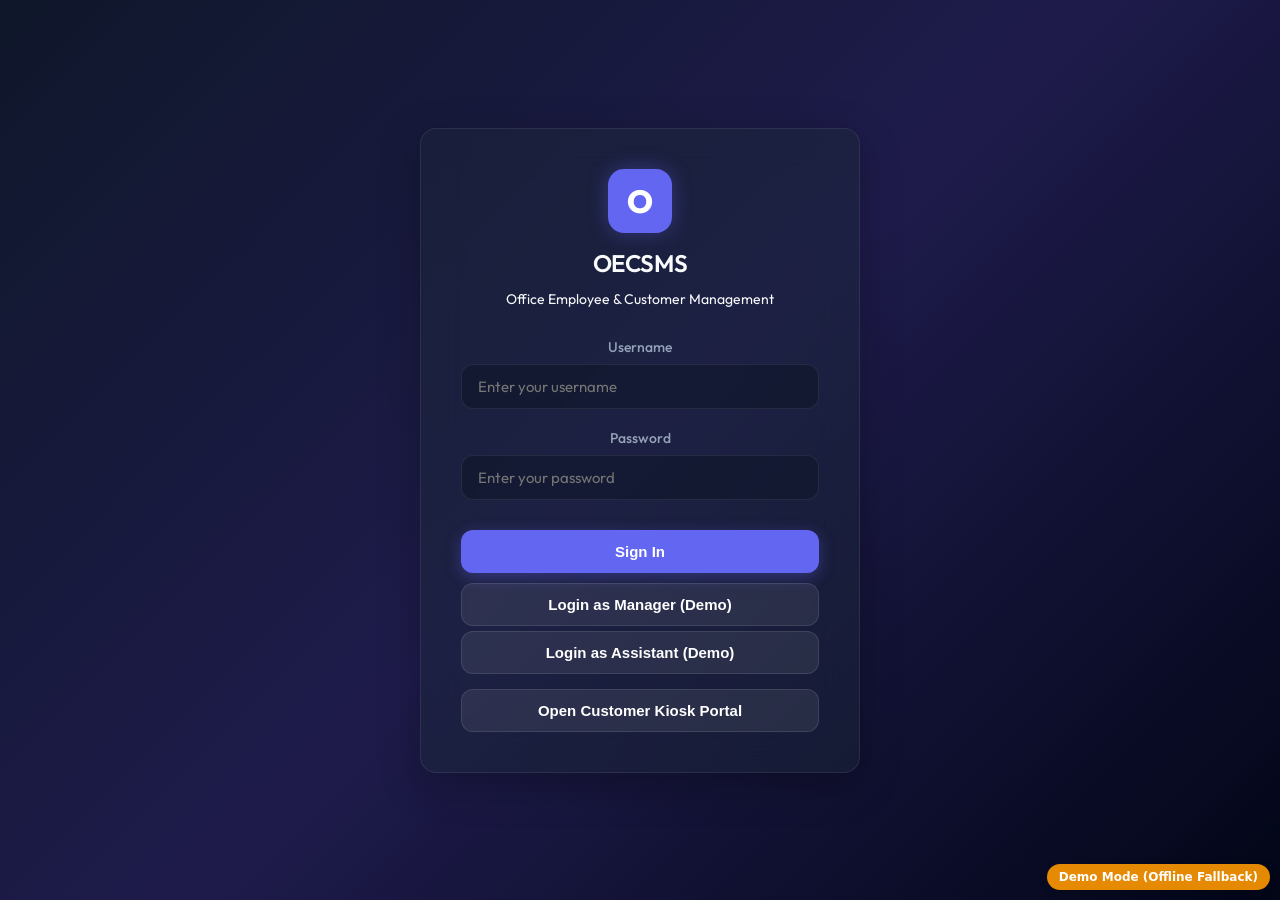
==== Frontend/index.html @ 4012da6f "Initial commit  full project" ====
<!DOCTYPE html>
<html lang="en">
<head>
    <meta charset="UTF-8">
    <meta name="viewport" content="width=device-width, initial-scale=1.0">
    <title>OECSMS - Secure Office Login</title>
    <link rel="stylesheet" href="shared/style.css">
    <style>
        .login-wrapper {
            min-height: 100vh;
            display: flex;
            align-items: center;
            justify-content: center;
            padding: 20px;
        }
        .login-card {
            width: 100%;
            max-width: 440px;
            padding: 40px;
            text-align: center;
        }
        .logo-section {
            margin-bottom: 30px;
        }
        .logo-icon {
            width: 64px;
            height: 64px;
            background: var(--primary-color);
            border-radius: 16px;
            display: inline-flex;
            align-items: center;
            justify-content: center;
            font-size: 32px;
            font-weight: 800;
            color: white;
            box-shadow: 0 0 20px var(--primary-glow);
            animation: pulse-glow 3s infinite;
            margin-bottom: 15px;
        }
        .subtitle {
            margin-top: 5px;
            font-size: 14px;
        }
        .demo-credentials {
            margin-top: 30px;
            padding-top: 20px;
            border-top: 1px solid var(--panel-border);
            text-align: left;
            font-size: 13px;
        }
        .demo-title {
            font-weight: 600;
            color: var(--text-primary);
            margin-bottom: 8px;
        }
        .demo-item {
            cursor: pointer;
            padding: 8px 12px;
            background: rgba(255, 255, 255, 0.03);
            border: 1px solid var(--panel-border);
            border-radius: 8px;
            margin-bottom: 6px;
            transition: all 0.2s ease;
            display: flex;
            justify-content: space-between;
        }
        .demo-item:hover {
            background: rgba(99, 102, 241, 0.1);
            border-color: var(--primary-color);
        }
        .kiosk-btn {
            margin-top: 15px;
            width: 100%;
        }
    </style>
</head>
<body>
    <div class="login-wrapper">
        <div class="glass-panel login-card">
            <div class="logo-section">
                <div class="logo-icon">O</div>
                <h2>OECSMS</h2>
                <div class="subtitle p">Office Employee & Customer Management</div>
            </div>

            <form id="login-form">
                <div class="form-group">
                    <label class="form-label" for="username">Username</label>
                    <input class="form-input" type="text" id="username" placeholder="Enter your username" required autocomplete="username">
                </div>
                <div class="form-group">
                    <label class="form-label" for="password">Password</label>
                    <input class="form-input" type="password" id="password" placeholder="Enter your password" required autocomplete="current-password">
                </div>
                <button type="submit" class="btn btn-primary" style="width: 100%; margin-top: 10px;">
                    Sign In
                </button>
            </form>
            <button class="btn btn-secondary" style="width: 100%; margin-top: 10px;" onclick="quickLogin('manager')">Login as Manager (Demo)</button>
            <button class="btn btn-secondary" style="width: 100%; margin-top: 5px;" onclick="quickLogin('assistant')">Login as Assistant (Demo)</button>

            <button class="btn btn-secondary kiosk-btn" onclick="window.location.href='customer/customer-portal.html'">
                Open Customer Kiosk Portal
            </button>
        </div>
    </div>

    <script src="shared/api.js"></script>
    <script src="shared/utils.js"></script>
    <script>
        // Check if already logged in and redirect
        const user = API.getCurrentUser();
        if (user) {
            redirectUser(user.role);
        }

        function redirectUser(role) {
            if (role === 'Manager') {
                window.location.href = 'manager/manager-dashboard.html';
            } else if (role === 'Assistant') {
                window.location.href = 'assistant/assistant-dashboard.html';
            }
        }

        // Quick login for demo purposes
        function quickLogin(role) {
            const demoCreds = {
                manager: { username: 'manager', password: 'Manager123!' },
                assistant: { username: 'assistant', password: 'Assistant123!' }
            };
            const creds = demoCreds[role];
            if (creds) {
                document.getElementById('username').value = creds.username;
                document.getElementById('password').value = creds.password;
                // Trigger form submission
                document.getElementById('login-form').dispatchEvent(new Event('submit'));
            }
        }

        document.getElementById('login-form').onsubmit = async (e) => {
            e.preventDefault();
            const userVal = document.getElementById('username').value;
            const passVal = document.getElementById('password').value;

            const res = await API.login(userVal, passVal);
            if (res.success) {
                Utils.toast('Welcome, ' + res.data.fullName, 'Login Success', 'success');
                setTimeout(() => {
                    redirectUser(res.data.role);
                }, 800);
            } else {
                Utils.toast(res.message, 'Authentication Error', 'danger');
            }
        };
    </script>
</body>
</html>
---- Frontend/shared/style.css ----
/* OECSMS Premium UI Design Token System */
@import url('https://fonts.googleapis.com/css2?family=Outfit:wght@300;400;500;600;700;800&display=swap');

:root {
    --bg-gradient: linear-gradient(135deg, #0f172a 0%, #1e1b4b 50%, #020617 100%);
    --panel-bg: rgba(30, 41, 59, 0.45);
    --panel-border: rgba(255, 255, 255, 0.08);
    --text-primary: #f8fafc;
    --text-secondary: #94a3b8;
    --primary-color: #6366f1;
    --primary-hover: #4f46e5;
    --primary-glow: rgba(99, 102, 241, 0.35);
    --danger-color: #ef4444;
    --success-color: #22c55e;
    --warning-color: #f59e0b;
    --info-color: #06b6d4;

    /* Theme colors */
    --font-sans: 'Outfit', -apple-system, BlinkMacSystemFont, "Segoe UI", Roboto, sans-serif;
}

* {
    box-sizing: border-box;
    margin: 0;
    padding: 0;
}

body {
    background: var(--bg-gradient);
    color: var(--text-primary);
    font-family: var(--font-sans);
    min-height: 100vh;
    overflow-x: hidden;
}

/* Glassmorphism Containers */
.glass-panel {
    background: var(--panel-bg);
    border: 1px solid var(--panel-border);
    backdrop-filter: blur(20px);
    -webkit-backdrop-filter: blur(20px);
    border-radius: 16px;
    box-shadow: 0 12px 40px 0 rgba(0, 0, 0, 0.25);
    transition: transform 0.3s ease, box-shadow 0.3s ease, border-color 0.3s ease;
}

.glass-panel:hover {
    border-color: rgba(255, 255, 255, 0.15);
    box-shadow: 0 16px 50px 0 rgba(0, 0, 0, 0.35);
}

/* Text and Headings */
h1, h2, h3, h4, h5, h6 {
    font-weight: 600;
    letter-spacing: -0.02em;
    margin-bottom: 0.5em;
}

p {
    color: var(--text-secondary);
    line-height: 1.6;
}

/* Custom Buttons */
.btn {
    display: inline-flex;
    align-items: center;
    justify-content: center;
    padding: 12px 24px;
    border-radius: 12px;
    font-weight: 600;
    font-size: 15px;
    cursor: pointer;
    transition: all 0.25s cubic-bezier(0.4, 0, 0.2, 1);
    border: 1px solid transparent;
    outline: none;
    gap: 8px;
    color: white;
}

.btn-primary {
    background: var(--primary-color);
    box-shadow: 0 4px 15px 0 var(--primary-glow);
}

.btn-primary:hover {
    background: var(--primary-hover);
    transform: translateY(-2px);
    box-shadow: 0 6px 20px 0 var(--primary-glow);
}

.btn-secondary {
    background: rgba(255, 255, 255, 0.08);
    border-color: rgba(255, 255, 255, 0.1);
}

.btn-secondary:hover {
    background: rgba(255, 255, 255, 0.15);
    transform: translateY(-2px);
}

.btn-danger {
    background: var(--danger-color);
    box-shadow: 0 4px 15px 0 rgba(239, 68, 68, 0.2);
}

.btn-danger:hover {
    background: #dc2626;
    transform: translateY(-2px);
}

.btn:active {
    transform: translateY(1px);
}

.btn:disabled {
    opacity: 0.5;
    cursor: not-allowed;
    transform: none !important;
    box-shadow: none !important;
}

/* Custom Inputs */
.form-group {
    margin-bottom: 20px;
    display: flex;
    flex-direction: column;
    gap: 8px;
}

.form-label {
    font-size: 14px;
    font-weight: 500;
    color: var(--text-secondary);
}

.form-input {
    background: rgba(15, 23, 42, 0.6);
    border: 1px solid var(--panel-border);
    border-radius: 12px;
    padding: 12px 16px;
    color: var(--text-primary);
    font-family: var(--font-sans);
    font-size: 15px;
    outline: none;
    transition: all 0.25s ease;
}

.form-input:focus {
    border-color: var(--primary-color);
    box-shadow: 0 0 0 3px var(--primary-glow);
}

/* Badges */
.badge {
    display: inline-flex;
    padding: 6px 12px;
    border-radius: 20px;
    font-size: 12px;
    font-weight: 700;
    text-transform: uppercase;
    letter-spacing: 0.05em;
}

.bg-success { background: rgba(34, 197, 94, 0.2); color: #4ade80; border: 1px solid rgba(34,197,94,0.3); }
.bg-danger { background: rgba(239, 68, 68, 0.2); color: #f87171; border: 1px solid rgba(239,68,68,0.3); }
.bg-warning { background: rgba(245, 158, 11, 0.2); color: #fbbf24; border: 1px solid rgba(245,158,11,0.3); }
.bg-warning-light { background: rgba(245, 158, 11, 0.1); color: #fcd34d; border: 1px solid rgba(245,158,11,0.15); }
.bg-primary { background: rgba(99, 102, 241, 0.2); color: #818cf8; border: 1px solid rgba(99,102,241,0.3); }
.bg-info { background: rgba(6, 182, 212, 0.2); color: #22d3ee; border: 1px solid rgba(6,182,212,0.3); }

/* Animation Keyframes */
@keyframes slideIn {
    from {
        transform: translateX(120%);
        opacity: 0;
    }
    to {
        transform: translateX(0);
        opacity: 1;
    }
}

@keyframes fadeOut {
    from {
        transform: scale(1);
        opacity: 1;
    }
    to {
        transform: scale(0.9);
        opacity: 0;
    }
}

@keyframes pulse-glow {
    0%, 100% {
        box-shadow: 0 0 15px rgba(99, 102, 241, 0.3);
    }
    50% {
        box-shadow: 0 0 25px rgba(99, 102, 241, 0.6);
    }
}

/* Shared Modal CSS */
.modal-overlay {
    position: fixed;
    top: 0;
    left: 0;
    width: 100vw;
    height: 100vh;
    background: rgba(2, 6, 23, 0.85);
    backdrop-filter: blur(8px);
    display: flex;
    justify-content: center;
    align-items: center;
    z-index: 1000;
    opacity: 0;
    pointer-events: none;
    transition: opacity 0.3s ease;
}

.modal-overlay.active {
    opacity: 1;
    pointer-events: all;
}

.modal-content {
    width: 90%;
    max-width: 500px;
    padding: 30px;
    transform: scale(0.9);
    transition: transform 0.3s cubic-bezier(0.34, 1.56, 0.64, 1);
}

.modal-overlay.active .modal-content {
    transform: scale(1);
}

/* Custom Scrollbar */
::-webkit-scrollbar {
    width: 8px;
    height: 8px;
}

::-webkit-scrollbar-track {
    background: rgba(15, 23, 42, 0.5);
}

::-webkit-scrollbar-thumb {
    background: rgba(99, 102, 241, 0.3);
    border-radius: 4px;
}

::-webkit-scrollbar-thumb:hover {
    background: rgba(99, 102, 241, 0.5);
}
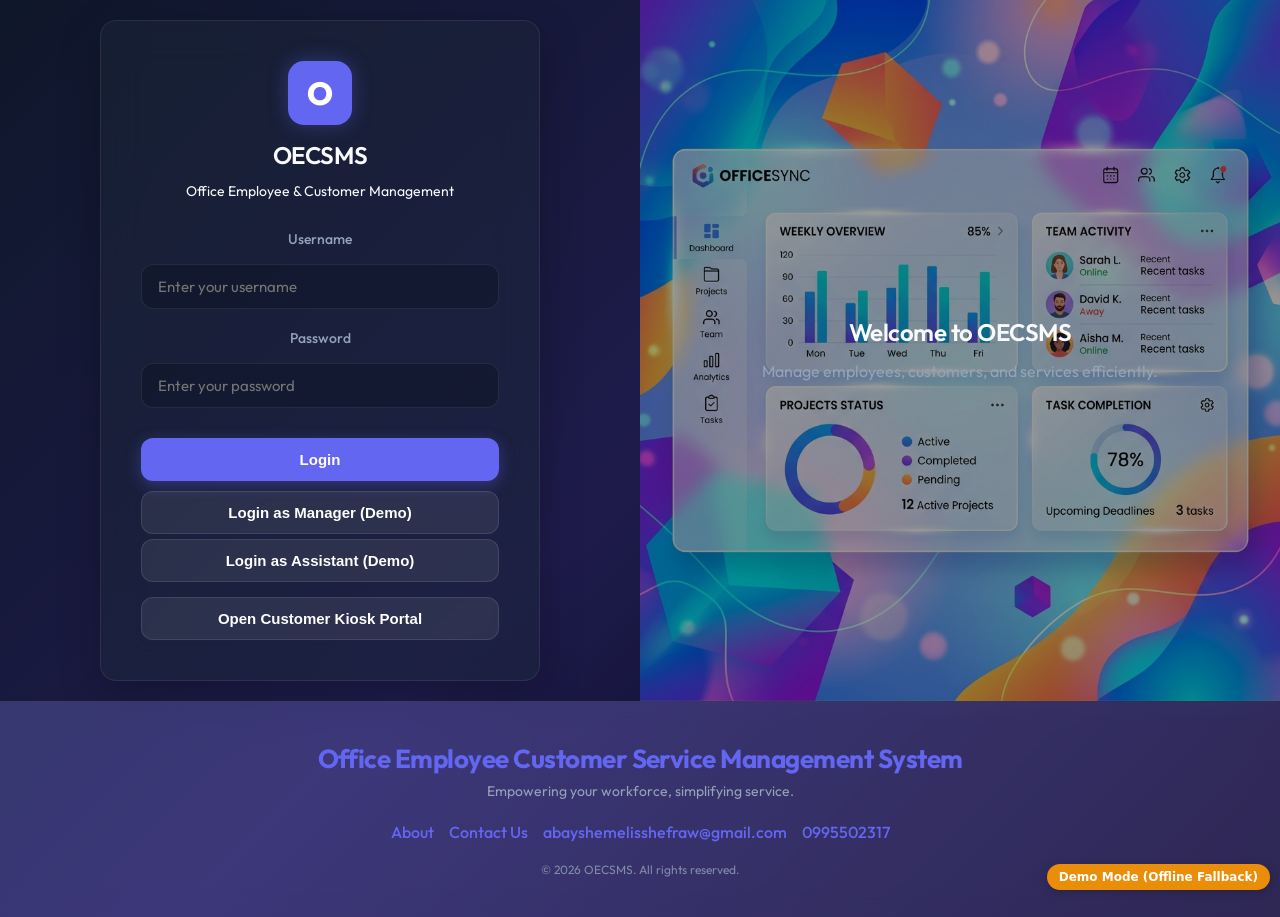
==== commit 6ee21831: "login page update" ====
--- a/Frontend/index.html
+++ b/Frontend/index.html
@@ -1,27 +1,32 @@
 <!DOCTYPE html>
 <html lang="en">
+
 <head>
     <meta charset="UTF-8">
     <meta name="viewport" content="width=device-width, initial-scale=1.0">
     <title>OECSMS - Secure Office Login</title>
+    <script src="https://accounts.google.com/gsi/client" async defer></script>
     <link rel="stylesheet" href="shared/style.css">
     <style>
         .login-wrapper {
-            min-height: 100vh;
+            flex: 1;
             display: flex;
             align-items: center;
             justify-content: center;
             padding: 20px;
         }
+
         .login-card {
             width: 100%;
             max-width: 440px;
             padding: 40px;
             text-align: center;
         }
+
         .logo-section {
             margin-bottom: 30px;
         }
+
         .logo-icon {
             width: 64px;
             height: 64px;
@@ -37,10 +42,12 @@
             animation: pulse-glow 3s infinite;
             margin-bottom: 15px;
         }
+
         .subtitle {
             margin-top: 5px;
             font-size: 14px;
         }
+
         .demo-credentials {
             margin-top: 30px;
             padding-top: 20px;
@@ -48,11 +55,13 @@
             text-align: left;
             font-size: 13px;
         }
+
         .demo-title {
             font-weight: 600;
             color: var(--text-primary);
             margin-bottom: 8px;
         }
+
         .demo-item {
             cursor: pointer;
             padding: 8px 12px;
@@ -64,25 +73,28 @@
             display: flex;
             justify-content: space-between;
         }
+
         .demo-item:hover {
             background: rgba(99, 102, 241, 0.1);
             border-color: var(--primary-color);
         }
+
         .kiosk-btn {
             margin-top: 15px;
             width: 100%;
         }
     </style>
 </head>
+
 <body>
-    <div class="login-wrapper">
+<div class="login-page">
+    <div id="login-section" class="login-section">
         <div class="glass-panel login-card">
             <div class="logo-section">
                 <div class="logo-icon">O</div>
                 <h2>OECSMS</h2>
-                <div class="subtitle p">Office Employee & Customer Management</div>
-            </div>
-
+                <div class="subtitle p">Office Employee &amp; Customer Management</div>
+            </div>
             <form id="login-form">
                 <div class="form-group">
                     <label class="form-label" for="username">Username</label>
@@ -92,22 +104,45 @@
                     <label class="form-label" for="password">Password</label>
                     <input class="form-input" type="password" id="password" placeholder="Enter your password" required autocomplete="current-password">
                 </div>
-                <button type="submit" class="btn btn-primary" style="width: 100%; margin-top: 10px;">
-                    Sign In
-                </button>
-            </form>
-            <button class="btn btn-secondary" style="width: 100%; margin-top: 10px;" onclick="quickLogin('manager')">Login as Manager (Demo)</button>
+            <button type="submit" class="btn btn-primary" style="width: 100%; margin-top: 10px;">Login</button>
+
+<button class="btn btn-secondary" style="width: 100%; margin-top: 10px;" onclick="quickLogin('manager')">Login as Manager (Demo)</button>
             <button class="btn btn-secondary" style="width: 100%; margin-top: 5px;" onclick="quickLogin('assistant')">Login as Assistant (Demo)</button>
-
-            <button class="btn btn-secondary kiosk-btn" onclick="window.location.href='customer/customer-portal.html'">
-                Open Customer Kiosk Portal
-            </button>
+            <button class="btn btn-secondary kiosk-btn" onclick="window.location.href='customer/customer-portal.html'">Open Customer Kiosk Portal</button>
+            
+
         </div>
+    </div>
+    <div class="hero-section">
+        <img src="assets/hero_image.png" alt="Office Management Overview" class="hero-image" />
+        <div class="hero-overlay">
+            <h2>Welcome to OECSMS</h2>
+            <p>Manage employees, customers, and services efficiently.</p>
+        </div>
+    </div>
+
+<!-- Sign‑Up removed, creation done in Manager dashboard -->
     </div>
 
     <script src="shared/api.js"></script>
     <script src="shared/utils.js"></script>
     <script>
+        // Optional: toggle between login and signup if signup section exists
+        function toggleAuthViews() {
+            const login = document.getElementById('login-section');
+            const signup = document.getElementById('signup-section');
+            if (!login) return;
+            if (login.style.display === 'none') {
+                login.style.display = 'block';
+                if (signup) signup.style.display = 'none';
+            } else {
+                login.style.display = 'none';
+                if (signup) signup.style.display = 'block';
+            }
+        }
+        // Sign‑up form handling removed as signup is managed via Manager dashboard.
+
+
         // Check if already logged in and redirect
         const user = API.getCurrentUser();
         if (user) {
@@ -123,17 +158,22 @@
         }
 
         // Quick login for demo purposes
-        function quickLogin(role) {
+        async function quickLogin(role) {
             const demoCreds = {
                 manager: { username: 'manager', password: 'Manager123!' },
                 assistant: { username: 'assistant', password: 'Assistant123!' }
             };
             const creds = demoCreds[role];
             if (creds) {
-                document.getElementById('username').value = creds.username;
-                document.getElementById('password').value = creds.password;
-                // Trigger form submission
-                document.getElementById('login-form').dispatchEvent(new Event('submit'));
+                const res = await API.login(creds.username, creds.password);
+                if (res.success) {
+                    Utils.toast('Welcome, ' + res.data.fullName, 'Login Success', 'success');
+                    setTimeout(() => {
+                        redirectUser(res.data.role);
+                    }, 800);
+                } else {
+                    Utils.toast(res.message, 'Authentication Error', 'danger');
+                }
             }
         }
 
@@ -153,5 +193,25 @@
             }
         };
     </script>
+
+    <footer class="footer">
+        <div class="footer-bg"></div>
+        <div class="footer-content">
+            <div class="footer-brand">
+                <h2 class="brand-name">Office Employee Customer Service Management System</h2>
+                <p class="brand-tagline">Empowering your workforce, simplifying service.</p>
+            </div>
+            <div class="footer-links">
+                <a href="manager/about.html" class="footer-link">About</a>
+                <a href="manager/contact.html" class="footer-link">Contact Us</a>
+                <a href="mailto:abayshemelisshefraw@gmail.com" class="footer-link">abayshemelisshefraw@gmail.com</a>
+                <a href="tel:0995502317" class="footer-link">0995502317</a>
+            </div>
+            <div class="footer-copy">
+                <span>© 2026 OECSMS. All rights reserved.</span>
+            </div>
+        </div>
+    </footer>
 </body>
-</html>
+
+</html>
--- a/Frontend/shared/style.css
+++ b/Frontend/shared/style.css
@@ -31,6 +31,8 @@
     font-family: var(--font-sans);
     min-height: 100vh;
     overflow-x: hidden;
+    display: flex;
+    flex-direction: column;
 }
 
 /* Glassmorphism Containers */
@@ -61,7 +63,62 @@
     line-height: 1.6;
 }
 
-/* Custom Buttons */
+/* Layout */
+.login-page {
+    flex: 1;
+    display: flex;
+    flex-direction: row;
+    overflow: visible;
+}
+
+.hero-section {
+    flex: 0 0 50%;
+    max-width: 50%;
+    position: relative;
+    overflow: hidden;
+}
+
+.hero-image {
+    width: 100%;
+    height: 100%;
+    object-fit: cover;
+}
+
+.hero-overlay {
+    position: absolute;
+    inset: 0;
+    display: flex;
+    flex-direction: column;
+    justify-content: center;
+    align-items: center;
+    background: rgba(0, 0, 0, 0.4);
+    color: var(--text-primary);
+    text-align: center;
+    padding: 20px;
+}
+
+.login-section {
+    flex: 0 0 50%;
+    max-width: 50%;
+    display: flex;
+    align-items: center;
+    justify-content: center;
+    padding: 20px;
+}
+
+@media (max-width: 768px) {
+    .login-page {
+        flex-direction: column;
+    }
+    .hero-section, .login-section {
+        width: 100%;
+        flex: none;
+    }
+    .hero-image {
+        height: 250px;
+    }
+}
+
 .btn {
     display: inline-flex;
     align-items: center;
@@ -129,6 +186,8 @@
 }
 
 .form-label {
+    display: block;
+    margin-bottom: 8px;
     font-size: 14px;
     font-weight: 500;
     color: var(--text-secondary);
@@ -226,15 +285,45 @@
 
 .modal-content {
     width: 90%;
-    max-width: 500px;
-    padding: 30px;
+    max-width: 440px;
+    padding: 40px;
+    border-radius: 12px;
+    background: var(--panel-bg);
+    border: 1px solid var(--panel-border);
+    box-shadow: var(--card-shadow);
+    backdrop-filter: blur(20px);
+    -webkit-backdrop-filter: blur(20px);
+    overflow-y: hidden;
+    max-height: none;
     transform: scale(0.9);
     transition: transform 0.3s cubic-bezier(0.34, 1.56, 0.64, 1);
-}
-
-.modal-overlay.active .modal-content {
-    transform: scale(1);
-}
+    cursor: move;
+}
+
+.modal-body {
+    padding: 15px 0;
+}
+
+.modal-footer {
+    display: flex;
+    gap: 10px;
+    justify-content: flex-end;
+    margin-top: 20px;
+    padding-top: 10px;
+    border-top: 1px solid var(--panel-border);
+}
+
+    /* Ensure body does not scroll when modal is active */
+    /* Ensure body scroll is locked when modal is active */
+    body.modal-open {
+        overflow: hidden;
+    }
+
+    /* Scale modal to normal size when active */
+    .modal-overlay.active .modal-content {
+        transform: scale(1);
+    }
+
 
 /* Custom Scrollbar */
 ::-webkit-scrollbar {
@@ -254,3 +343,65 @@
 ::-webkit-scrollbar-thumb:hover {
     background: rgba(99, 102, 241, 0.5);
 }
+
+/* Footer Styles - Attractive Glassmorphism */
+.footer {
+    position: relative;
+    padding: 40px 20px;
+    text-align: center;
+    background: rgba(255,255,255,0.08);
+    border-top: 1px solid var(--panel-border);
+    margin-top: auto; /* Push to bottom if body flex */
+    color: var(--text-secondary);
+    overflow: hidden;
+    backdrop-filter: blur(12px);
+    -webkit-backdrop-filter: blur(12px);
+}
+.footer-bg {
+    position: absolute;
+    inset: 0;
+    background: linear-gradient(135deg, rgba(99,102,241,0.3), rgba(139,92,246,0.3));
+    opacity: 0.7;
+    z-index: -1;
+}
+.footer-content {
+    display: flex;
+    flex-direction: column;
+    gap: 20px;
+    align-items: center;
+    max-width: 1200px;
+    margin: 0 auto;
+    z-index: 1;
+}
+.footer-brand .brand-name {
+    font-size: 26px;
+    font-weight: 700;
+    color: var(--primary-color);
+    margin: 0;
+}
+.footer-brand .brand-tagline {
+    font-size: 14px;
+    color: var(--text-secondary);
+    margin: 5px 0 0;
+}
+.footer-links {
+    display: flex;
+    flex-wrap: wrap;
+    gap: 15px;
+    justify-content: center;
+}
+.footer-links .footer-link {
+    color: var(--primary-color);
+    text-decoration: none;
+    font-weight: 500;
+    transition: color 0.2s;
+}
+.footer-links .footer-link:hover {
+    color: var(--primary-color);
+    text-decoration: underline;
+}
+.footer-copy {
+    font-size: 12px;
+    opacity: 0.8;
+}
+
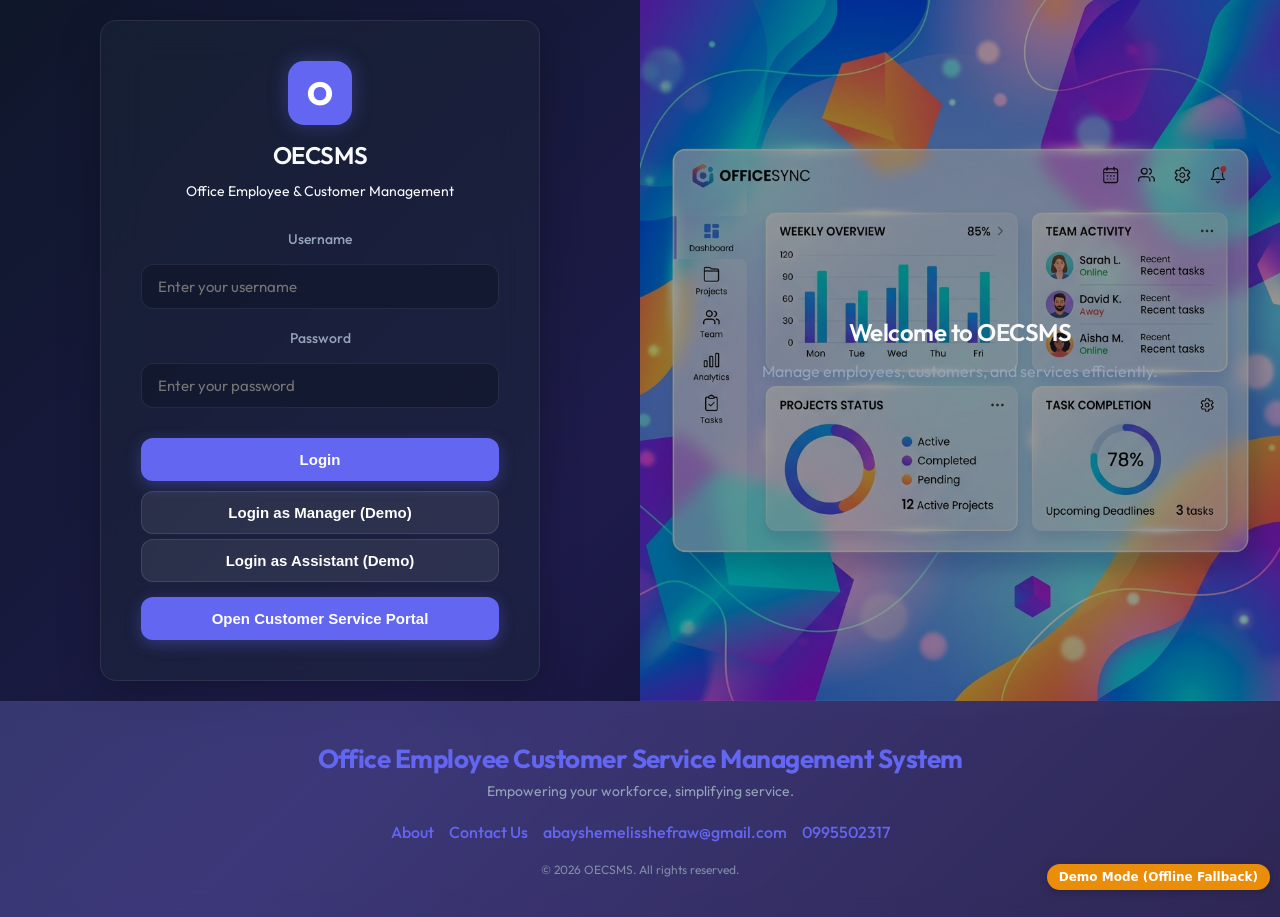
==== commit 71449024: "about background change and customer dashboard update" ====
--- a/Frontend/index.html
+++ b/Frontend/index.html
@@ -108,7 +108,7 @@
 
 <button class="btn btn-secondary" style="width: 100%; margin-top: 10px;" onclick="quickLogin('manager')">Login as Manager (Demo)</button>
             <button class="btn btn-secondary" style="width: 100%; margin-top: 5px;" onclick="quickLogin('assistant')">Login as Assistant (Demo)</button>
-            <button class="btn btn-secondary kiosk-btn" onclick="window.location.href='customer/customer-portal.html'">Open Customer Kiosk Portal</button>
+            <button class="btn btn-primary kiosk-btn" onclick="window.location.href='customer/customer-portal.html'">Open Customer Service Portal</button>
             
 
         </div>
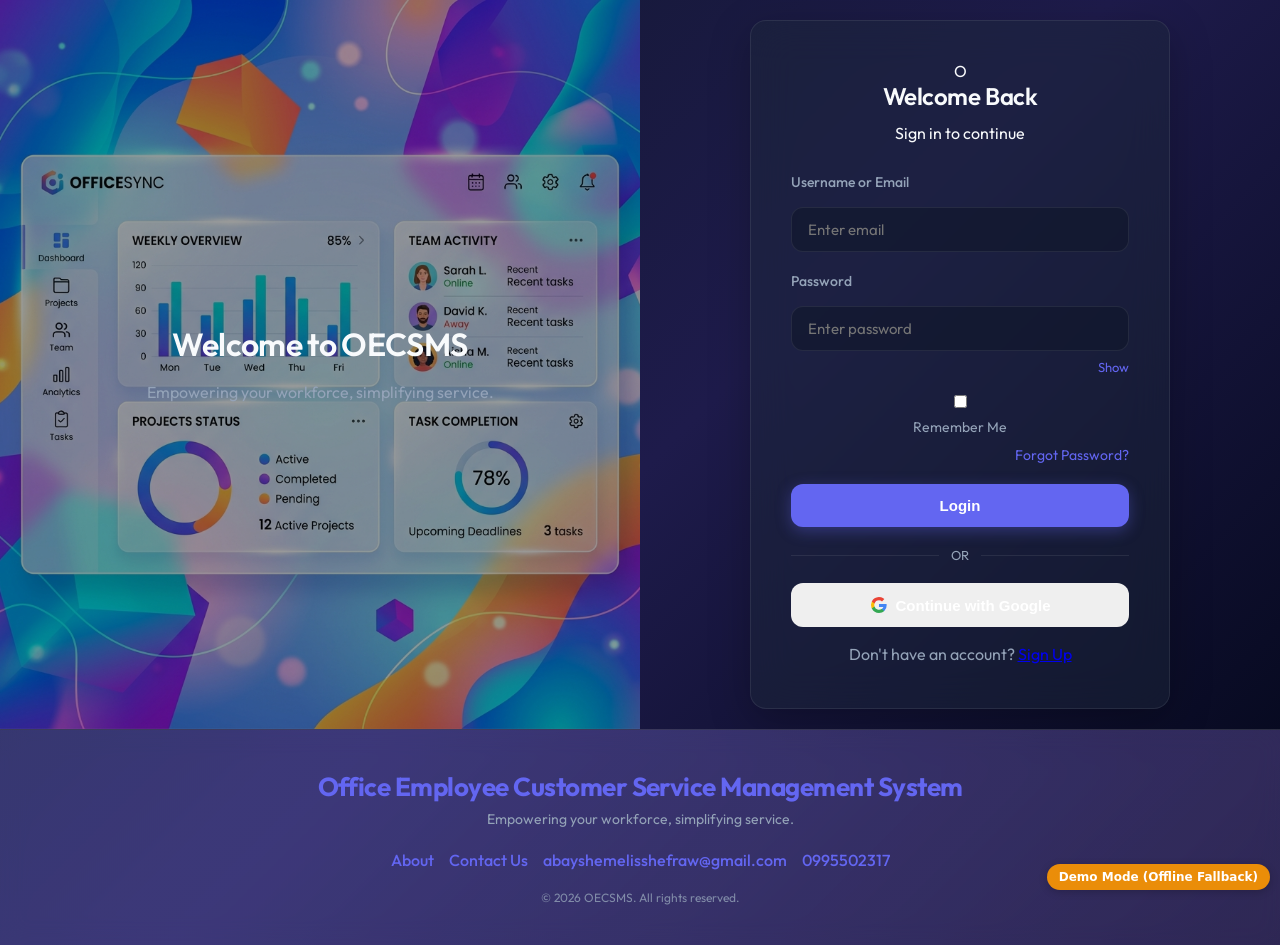
==== commit b85e2f20: "continuew with Google for authentication" ====
--- a/Frontend/index.html
+++ b/Frontend/index.html
@@ -1,198 +1,256 @@
 <!DOCTYPE html>
 <html lang="en">
-
 <head>
     <meta charset="UTF-8">
     <meta name="viewport" content="width=device-width, initial-scale=1.0">
-    <title>OECSMS - Secure Office Login</title>
+    <title>OECSMS - Secure Login</title>
+    <link rel="stylesheet" href="shared/style.css">
     <script src="https://accounts.google.com/gsi/client" async defer></script>
-    <link rel="stylesheet" href="shared/style.css">
     <style>
-        .login-wrapper {
-            flex: 1;
-            display: flex;
-            align-items: center;
-            justify-content: center;
-            padding: 20px;
-        }
-
-        .login-card {
-            width: 100%;
-            max-width: 440px;
-            padding: 40px;
-            text-align: center;
-        }
-
-        .logo-section {
-            margin-bottom: 30px;
-        }
-
-        .logo-icon {
-            width: 64px;
-            height: 64px;
-            background: var(--primary-color);
-            border-radius: 16px;
-            display: inline-flex;
-            align-items: center;
-            justify-content: center;
-            font-size: 32px;
-            font-weight: 800;
-            color: white;
-            box-shadow: 0 0 20px var(--primary-glow);
-            animation: pulse-glow 3s infinite;
-            margin-bottom: 15px;
-        }
-
-        .subtitle {
-            margin-top: 5px;
-            font-size: 14px;
-        }
-
-        .demo-credentials {
-            margin-top: 30px;
-            padding-top: 20px;
-            border-top: 1px solid var(--panel-border);
-            text-align: left;
-            font-size: 13px;
-        }
-
-        .demo-title {
-            font-weight: 600;
-            color: var(--text-primary);
-            margin-bottom: 8px;
-        }
-
-        .demo-item {
-            cursor: pointer;
-            padding: 8px 12px;
-            background: rgba(255, 255, 255, 0.03);
-            border: 1px solid var(--panel-border);
-            border-radius: 8px;
-            margin-bottom: 6px;
-            transition: all 0.2s ease;
-            display: flex;
-            justify-content: space-between;
-        }
-
-        .demo-item:hover {
-            background: rgba(99, 102, 241, 0.1);
-            border-color: var(--primary-color);
-        }
-
-        .kiosk-btn {
-            margin-top: 15px;
-            width: 100%;
-        }
+        /* Page‑specific styles */
+        .login-page { height: 100vh; }
+        .login-card { width: 100%; max-width: 420px; padding: 40px; }
+        .form-input { width: 100%; }
+        .divider { display: flex; align-items: center; gap: 12px; margin: 20px 0; color: var(--text-secondary); font-size: 13px; }
+        .divider::before, .divider::after { content: ''; flex: 1; height: 1px; background: var(--panel-border); }
+        .show-pass { cursor: pointer; font-size: 13px; color: var(--primary-color); margin-left: auto; }
     </style>
 </head>
-
 <body>
-<div class="login-page">
-    <div id="login-section" class="login-section">
-        <div class="glass-panel login-card">
-            <div class="logo-section">
+    <div class="login-page">
+        <!-- LEFT PANEL -->
+        <div class="hero-section">
+            <img src="assets/hero_image.png" alt="Office Management" class="hero-image" />
+            <div class="hero-overlay">
+                <h1>Welcome to OECSMS</h1>
+                <p>Empowering your workforce, simplifying service.</p>
+            </div>
+        </div>
+        <!-- RIGHT PANEL -->
+        <div class="login-section">
+    <div class="glass-panel login-card">
+        <!-- Logo / Title -->
+        <div class="logo-section" style="text-align:center; margin-bottom:30px;">
+            <div class="logo-icon">O</div>
+            <h2>Welcome Back</h2>
+            <div class="subtitle p">Sign in to continue</div>
+        </div>
+
+        <!-- Login Form -->
+        <form id="login-form" autocomplete="off">
+            <div class="form-group">
+                <label class="form-label" for="login-email">Username or Email</label>
+                <input class="form-input" type="email" id="login-email" placeholder="Enter email" required />
+            </div>
+            <div class="form-group" style="position:relative;">
+                <label class="form-label" for="login-password">Password</label>
+                <input class="form-input" type="password" id="login-password" placeholder="Enter password" required minlength="8" />
+                <span class="show-pass" id="toggle-pass">Show</span>
+            </div>
+            <div class="form-group" style="display:flex; align-items:center; gap:10px;">
+                <input type="checkbox" id="remember-me" />
+                <label for="remember-me" style="color:var(--text-secondary); font-size:14px;">Remember Me</label>
+                <a href="#" onclick="showSection('forgot')" style="margin-left:auto; color:var(--primary-color); font-size:14px; text-decoration:none;">Forgot Password?</a>
+            </div>
+            <button type="submit" class="btn btn-primary" style="width:100%;" id="login-btn">Login</button>
+            <div class="divider"><span>OR</span></div>
+            <button type="button" class="btn btn-google" id="google-btn" style="width:100%;" onclick="handleGoogleSignIn()">
+                <svg width="18" height="18" viewBox="0 0 18 18"><path d="M16.51 8H8.98v3h4.3c-.18 1-.74 1.48-1.6 2.04v2.01h2.6a7.8 7.8 0 0 0 2.38-5.88c0-.57-.05-.66-.15-1.18z" fill="#4285F4"/><path d="M8.98 17c2.16 0 3.97-.72 5.3-1.94l-2.6-2a4.8 4.8 0 0 1-7.18-2.54H1.83v2.07A8 8 0 0 0 8.98 17z" fill="#34A853"/><path d="M4.5 10.52a4.8 4.8 0 0 1 0-3.04V5.41H1.83a8 8 0 0 0 0 7.18l2.67-2.07z" fill="#FBBC05"/><path d="M8.98 4.18c1.17 0 2.23.4 3.06 1.2l2.3-2.3A8 8 0 0 0 1.83 5.4L4.5 7.49a4.77 4.77 0 0 1 4.48-3.31z" fill="#EA4335"/></svg>
+                Continue with Google
+            </button>
+            <p style="margin-top:15px; text-align:center;">Don't have an account? <a href="#" id="show-register">Sign Up</a></p>
+        </form>
+
+        <!-- Register Form (hidden) -->
+                        <form id="register-form" style="display:none;" autocomplete="off">
+            <div class="logo-section" style="text-align:center; margin-bottom:30px;">
                 <div class="logo-icon">O</div>
-                <h2>OECSMS</h2>
-                <div class="subtitle p">Office Employee &amp; Customer Management</div>
-            </div>
-            <form id="login-form">
-                <div class="form-group">
-                    <label class="form-label" for="username">Username</label>
-                    <input class="form-input" type="text" id="username" placeholder="Enter your username" required autocomplete="username">
-                </div>
-                <div class="form-group">
-                    <label class="form-label" for="password">Password</label>
-                    <input class="form-input" type="password" id="password" placeholder="Enter your password" required autocomplete="current-password">
-                </div>
-            <button type="submit" class="btn btn-primary" style="width: 100%; margin-top: 10px;">Login</button>
-
-<button class="btn btn-secondary" style="width: 100%; margin-top: 10px;" onclick="quickLogin('manager')">Login as Manager (Demo)</button>
-            <button class="btn btn-secondary" style="width: 100%; margin-top: 5px;" onclick="quickLogin('assistant')">Login as Assistant (Demo)</button>
-            <button class="btn btn-primary kiosk-btn" onclick="window.location.href='customer/customer-portal.html'">Open Customer Service Portal</button>
-            
-
-        </div>
+                <h2>Create Account</h2>
+                <div class="subtitle p">Register as Manager, Assistant or Customer</div>
+            </div>
+            <select id="register-role" class="form-input" style="margin-bottom:15px;" required>
+                <option value="" disabled selected>Select role</option>
+                <option value="Manager">Manager</option>
+                <option value="Assistant">Assistant</option>
+                <option value="Customer">Customer</option>
+            </select>
+            <input class="form-input" type="text" id="register-name" placeholder="Full Name" required style="margin-bottom:15px;"/>
+            <input class="form-input" type="email" id="register-email" placeholder="Email" required style="margin-bottom:15px;"/>
+            <input class="form-input" type="text" id="register-phone" placeholder="Phone Number" required style="margin-bottom:15px;"/>
+            <div class="form-group" style="position:relative; margin-bottom:15px;">
+                <input class="form-input" type="password" id="register-password" placeholder="Password" required minlength="8" />
+                <span class="show-pass" id="toggle-register-pass">Show</span>
+            </div>
+            <div class="form-group" style="position:relative;">
+                <input class="form-input" type="password" id="register-confirm" placeholder="Confirm Password" required minlength="8" />
+                <span class="show-pass" id="toggle-register-confirm-pass">Show</span>
+            </div>
+            <button type="submit" class="btn btn-primary" style="width:100%; margin-top:10px;" id="register-btn">Register</button>
+            <p style="margin-top:15px; text-align:center;">Already have an account? <a href="#" id="show-login">Login</a></p>
+        </form>
+        <div id="login-error" style="color:var(--danger-color); margin-top:10px; display:none;">Invalid credentials</div>
     </div>
-    <div class="hero-section">
-        <img src="assets/hero_image.png" alt="Office Management Overview" class="hero-image" />
-        <div class="hero-overlay">
-            <h2>Welcome to OECSMS</h2>
-            <p>Manage employees, customers, and services efficiently.</p>
-        </div>
-    </div>
-
-<!-- Sign‑Up removed, creation done in Manager dashboard -->
+</div>
     </div>
 
     <script src="shared/api.js"></script>
     <script src="shared/utils.js"></script>
     <script>
-        // Optional: toggle between login and signup if signup section exists
-        function toggleAuthViews() {
-            const login = document.getElementById('login-section');
-            const signup = document.getElementById('signup-section');
-            if (!login) return;
-            if (login.style.display === 'none') {
-                login.style.display = 'block';
-                if (signup) signup.style.display = 'none';
+    // Password toggle for login
+    const togglePass = document.getElementById('toggle-pass');
+    const pwdInput = document.getElementById('login-password');
+    togglePass.addEventListener('click', () => {
+        const type = pwdInput.type === 'password' ? 'text' : 'password';
+        pwdInput.type = type;
+        togglePass.textContent = type === 'password' ? 'Show' : 'Hide';
+    });
+
+    // Password toggle for register
+    const toggleRegPass = document.getElementById('toggle-register-pass');
+    const regPwdInput = document.getElementById('register-password');
+    if (toggleRegPass) {
+        toggleRegPass.addEventListener('click', () => {
+            const type = regPwdInput.type === 'password' ? 'text' : 'password';
+            regPwdInput.type = type;
+            toggleRegPass.textContent = type === 'password' ? 'Show' : 'Hide';
+        });
+    }
+    const toggleRegConfirmPass = document.getElementById('toggle-register-confirm-pass');
+    const regConfirmInput = document.getElementById('register-confirm');
+    if (toggleRegConfirmPass) {
+        toggleRegConfirmPass.addEventListener('click', () => {
+            const type = regConfirmInput.type === 'password' ? 'text' : 'password';
+            regConfirmInput.type = type;
+            toggleRegConfirmPass.textContent = type === 'password' ? 'Show' : 'Hide';
+        });
+    }
+
+    // Show/hide forms using style.display
+    function showLogin() {
+        console.log('showLogin called');
+        document.getElementById('login-form').style.display = 'block';
+        document.getElementById('register-form').style.display = 'none';
+    }
+    function showRegister() {
+        console.log('showRegister called');
+        document.getElementById('login-form').style.display = 'none';
+        document.getElementById('register-form').style.display = 'block';
+    }
+    // Attach click listeners to toggle links
+    const showRegisterLink = document.getElementById('show-register');
+    if (showRegisterLink) {
+        showRegisterLink.addEventListener('click', (e) => { e.preventDefault(); showRegister(); });
+    }
+    const showLoginLink = document.getElementById('show-login');
+    if (showLoginLink) {
+        showLoginLink.addEventListener('click', (e) => { e.preventDefault(); showLogin(); });
+    }
+
+    // Login form submission
+    const loginForm = document.getElementById('login-form');
+    const loginBtn = document.getElementById('login-btn');
+    const loginError = document.getElementById('login-error');
+    loginForm.onsubmit = async (e) => {
+        e.preventDefault();
+        loginError.style.display = 'none';
+        loginBtn.disabled = true;
+        loginBtn.textContent = 'Signing in…';
+        const email = document.getElementById('login-email').value.trim();
+        const password = document.getElementById('login-password').value;
+        if (!email) { loginError.textContent = 'Email is required'; loginError.style.display = 'block'; loginBtn.disabled = false; loginBtn.textContent = 'Login'; return; }
+        if (!password) { loginError.textContent = 'Password is required'; loginError.style.display = 'block'; loginBtn.disabled = false; loginBtn.textContent = 'Login'; return; }
+        const res = await API.login(email, password);
+        if (res.success) {
+            Utils.toast('Welcome, ' + res.data.fullName, 'Login Success', 'success');
+            setTimeout(() => {
+                const role = res.data.role;
+                if (role === 'Manager') window.location.href = 'manager/manager-dashboard.html';
+                else if (role === 'Assistant') window.location.href = 'assistant/assistant-dashboard.html';
+                else window.location.href = 'customer/customer-portal.html';
+            }, 800);
+        } else {
+            loginError.textContent = res.message || 'Authentication failed';
+            loginError.style.display = 'block';
+            loginBtn.disabled = false;
+            loginBtn.textContent = 'Login';
+        }
+    };
+
+    // Register form submission (placeholder implementation)
+    const registerForm = document.getElementById('register-form');
+    const registerBtn = document.getElementById('register-btn');
+    if (registerForm) {
+        registerForm.onsubmit = async (e) => {
+            e.preventDefault();
+            loginError.style.display = 'none';
+            registerBtn.disabled = true;
+            registerBtn.textContent = 'Signing up…';
+            const name = document.getElementById('register-name').value.trim();
+            const email = document.getElementById('register-email').value.trim();
+            const phone = document.getElementById('register-phone').value.trim();
+            const password = document.getElementById('register-password').value;
+            const confirm = document.getElementById('register-confirm').value;
+            const role = document.getElementById('register-role').value;
+            if (!name) { loginError.textContent = 'Full name is required'; loginError.style.display = 'block'; registerBtn.disabled = false; registerBtn.textContent = 'Register'; return; }
+            if (!email) { loginError.textContent = 'Email is required'; loginError.style.display = 'block'; registerBtn.disabled = false; registerBtn.textContent = 'Register'; return; }
+            if (!password) { loginError.textContent = 'Password is required'; loginError.style.display = 'block'; registerBtn.disabled = false; registerBtn.textContent = 'Register'; return; }
+            if (password !== confirm) { loginError.textContent = 'Passwords do not match'; loginError.style.display = 'block'; registerBtn.disabled = false; registerBtn.textContent = 'Register'; return; }
+            if (!role) { loginError.textContent = 'Select a role'; loginError.style.display = 'block'; registerBtn.disabled = false; registerBtn.textContent = 'Register'; return; }
+            // Replace with real API call when available
+            const res = await API.register(name, email, password, email, phone, role);
+            if (res.success) {
+                Utils.toast('Account created! Please log in.', 'Registration Success', 'success');
+                showLogin();
             } else {
-                login.style.display = 'none';
-                if (signup) signup.style.display = 'block';
+                loginError.textContent = res.message || 'Registration failed';
+                loginError.style.display = 'block';
             }
+            registerBtn.disabled = false;
+            registerBtn.textContent = 'Register';
+        };
+    }
+
+    // Google Sign‑In
+    const GOOGLE_CLIENT_ID = 'YOUR_GOOGLE_CLIENT_ID'; // replace with real value
+    
+    function handleGoogleSignIn() {
+        if (API.isMockMode || typeof google === 'undefined' || GOOGLE_CLIENT_ID === 'YOUR_GOOGLE_CLIENT_ID') {
+            const email = prompt("Enter Google Email to simulate login (you can type any email you like):\n• abay@gmail.com (Manager)\n• assistant@gamil.com (Assistant)\n• amazi@gmail.com (Customer)", "abay@gmail.com");
+            if (email) {
+                onGoogleCredential({ credential: email });
+            }
+        } else {
+            google.accounts.id.prompt();
         }
-        // Sign‑up form handling removed as signup is managed via Manager dashboard.
-
-
-        // Check if already logged in and redirect
-        const user = API.getCurrentUser();
-        if (user) {
-            redirectUser(user.role);
-        }
-
-        function redirectUser(role) {
-            if (role === 'Manager') {
-                window.location.href = 'manager/manager-dashboard.html';
-            } else if (role === 'Assistant') {
-                window.location.href = 'assistant/assistant-dashboard.html';
-            }
-        }
-
-        // Quick login for demo purposes
-        async function quickLogin(role) {
-            const demoCreds = {
-                manager: { username: 'manager', password: 'Manager123!' },
-                assistant: { username: 'assistant', password: 'Assistant123!' }
-            };
-            const creds = demoCreds[role];
-            if (creds) {
-                const res = await API.login(creds.username, creds.password);
-                if (res.success) {
-                    Utils.toast('Welcome, ' + res.data.fullName, 'Login Success', 'success');
-                    setTimeout(() => {
-                        redirectUser(res.data.role);
-                    }, 800);
-                } else {
-                    Utils.toast(res.message, 'Authentication Error', 'danger');
-                }
-            }
-        }
-
-        document.getElementById('login-form').onsubmit = async (e) => {
-            e.preventDefault();
-            const userVal = document.getElementById('username').value;
-            const passVal = document.getElementById('password').value;
-
-            const res = await API.login(userVal, passVal);
+    }
+
+    function onGoogleCredential(response) {
+        const btn = document.getElementById('google-btn');
+        btn.disabled = true;
+        btn.textContent = 'Signing in…';
+        API.loginWithGoogle(response.credential).then(res => {
             if (res.success) {
-                Utils.toast('Welcome, ' + res.data.fullName, 'Login Success', 'success');
+                Utils.toast('Welcome, ' + res.data.fullName, 'Google Login', 'success');
                 setTimeout(() => {
-                    redirectUser(res.data.role);
+                    const role = res.data.role;
+                    if (role === 'Manager') window.location.href = 'manager/manager-dashboard.html';
+                    else if (role === 'Assistant') window.location.href = 'assistant/assistant-dashboard.html';
+                    else window.location.href = 'customer/customer-portal.html';
                 }, 800);
             } else {
-                Utils.toast(res.message, 'Authentication Error', 'danger');
+                Utils.toast(res.message || 'Google login failed', 'Error', 'danger');
+                btn.disabled = false;
+                btn.textContent = 'Continue with Google';
             }
-        };
-    </script>
+        });
+    }
+    window.addEventListener('load', () => {
+        if (typeof google !== 'undefined' && GOOGLE_CLIENT_ID !== 'YOUR_GOOGLE_CLIENT_ID') {
+            google.accounts.id.initialize({ client_id: GOOGLE_CLIENT_ID, callback: onGoogleCredential, auto_select: false });
+            google.accounts.id.renderButton(document.getElementById('google-btn'), { theme: 'outline', size: 'large', width: '100%' });
+        }
+    });
+</script>
 
     <footer class="footer">
         <div class="footer-bg"></div>
@@ -207,11 +265,8 @@
                 <a href="mailto:abayshemelisshefraw@gmail.com" class="footer-link">abayshemelisshefraw@gmail.com</a>
                 <a href="tel:0995502317" class="footer-link">0995502317</a>
             </div>
-            <div class="footer-copy">
-                <span>© 2026 OECSMS. All rights reserved.</span>
-            </div>
+            <div class="footer-copy"><span>© 2026 OECSMS. All rights reserved.</span></div>
         </div>
     </footer>
 </body>
-
 </html>
--- a/Frontend/shared/style.css
+++ b/Frontend/shared/style.css
@@ -403,5 +403,8 @@
 .footer-copy {
     font-size: 12px;
     opacity: 0.8;
-}
-
+    }
+
+/* Utility */
+.hidden { display: none !important; }
+
